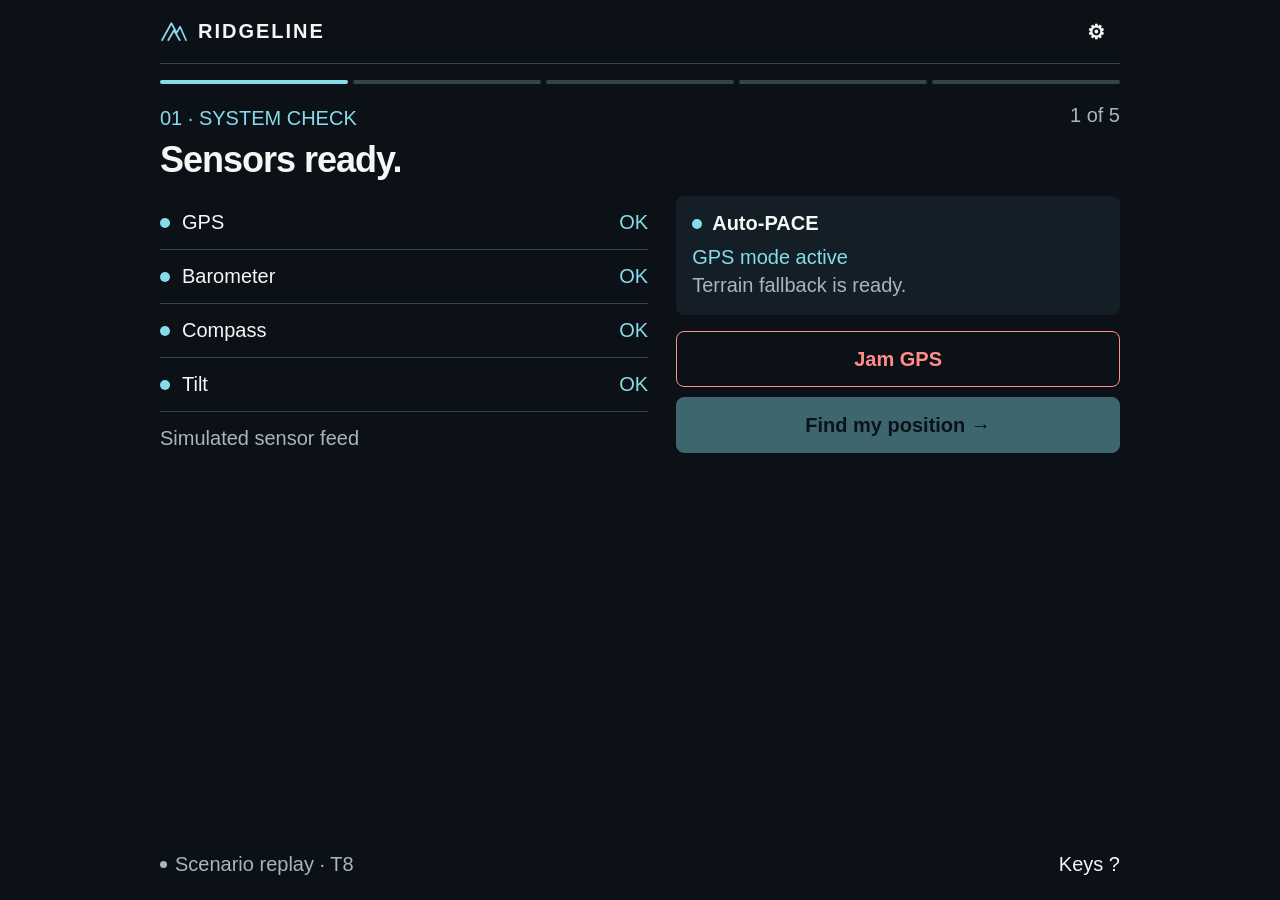
==== mockups/phone_screen/index.html @ f3fecb1b "Add the Nov 7 mockups: phone screen, 3D map, sighting box, sample maps Snapshots of the prototypes b" ====
<!doctype html>
<html lang="en">
<head>
<meta charset="utf-8">
<meta name="viewport" content="width=device-width, initial-scale=1, viewport-fit=cover">
<meta name="theme-color" content="#0b1117">
<title>RIDGELINE · Team 8 field demo</title>
<link rel="icon" href="data:,">
<style>
:root{color-scheme:dark;--bg:#0b1117;--panel:#131e27;--line:#34434c;--text:#f5f7f7;--muted:#a8b6be;--cyan:#86dce9;--yellow:#ffda73;--red:#ff8c89;--radius:8px;font-family:"Noto Sans JP","Segoe UI",sans-serif;font-size:20px}
*{box-sizing:border-box}body{margin:0;background:var(--bg);color:var(--text)}button,input,select,textarea{font:inherit}button,a,input,select,textarea{touch-action:manipulation}button{color:var(--text);background:transparent;border:1px solid var(--line);border-radius:var(--radius);min-height:48px;padding:8px 16px;cursor:pointer;font-weight:600}button:hover{background:#22333c}button:disabled{opacity:.42;cursor:default}button:focus-visible,a:focus-visible,input:focus-visible,select:focus-visible,textarea:focus-visible,summary:focus-visible{outline:3px solid var(--cyan);outline-offset:3px}button.primary{background:var(--cyan);color:#07171b;border-color:var(--cyan)}button.primary:hover{background:#a8eff8}button.yellow{background:var(--yellow);border-color:var(--yellow);color:#211a08}button.danger{border-color:var(--red);color:var(--red)}button.active{border-color:var(--cyan);background:#16343e;color:var(--cyan)}[hidden]{display:none!important}h1,h2,p{margin:0}h1{font-size:32px;line-height:1.12;font-weight:700;letter-spacing:-1px;text-wrap:balance}h2{font-size:24px}p{line-height:1.4}small{font-size:20px}a{color:var(--cyan)}.muted{color:var(--muted)}.cyan{color:var(--cyan)}.yellow-text{color:var(--yellow)}.red{color:var(--red)}.mono{font-family:Consolas,"SFMono-Regular",monospace;font-variant-numeric:tabular-nums;letter-spacing:-.6px}.label{font-size:20px;color:var(--muted)}.frame{max-width:1000px;margin:auto;min-height:100svh;display:flex;flex-direction:column;padding:0 24px}.topbar{height:64px;display:flex;align-items:center;justify-content:space-between;gap:8px;border-bottom:1px solid var(--line)}.brand{font-weight:750;letter-spacing:2px;font-size:20px;display:flex;gap:10px;align-items:center}.brand svg{width:28px;height:28px}.topbar button{border:0;padding:8px;min-width:48px}.stepper{display:flex;gap:5px;margin:16px 0 20px}.stepper span{height:4px;background:var(--line);flex:1;border-radius:2px}.stepper span.done{background:var(--cyan)}.stage{flex:1;display:flex;flex-direction:column;gap:20px}.heading{display:flex;gap:12px;align-items:start;justify-content:space-between}.eyebrow{color:var(--cyan);font-size:20px;margin-bottom:8px}.step-count{font-size:20px;color:var(--muted);white-space:nowrap}.body-grid{display:grid;gap:20px}.main-visual,.side-content{min-width:0}.side-content{display:flex;flex-direction:column;gap:16px}.status-list{margin:0}.sensor-row{display:flex;align-items:center;justify-content:space-between;gap:10px;padding:15px 0;border-bottom:1px solid var(--line)}.sensor-name{display:flex;gap:12px;align-items:center}.sensor-dot{height:10px;width:10px;border-radius:50%;background:var(--cyan);flex-shrink:0}.status-list dd{margin:0;color:var(--cyan)}.status-list dd.off{color:var(--red)}.status-list dd.degraded{color:var(--yellow)}.pace{padding:16px;background:var(--panel);border-radius:var(--radius)}.pace-line{display:flex;align-items:center;gap:10px;font-weight:600;margin-bottom:8px}.pace-dot{width:10px;height:10px;border-radius:50%;background:var(--cyan)}.actions{display:flex;flex-direction:column;gap:10px;margin-top:auto}.row-actions{display:flex;gap:8px}.row-actions>*{flex:1;min-width:0}.notice{min-height:28px;color:var(--cyan);font-size:20px}.footer{display:flex;justify-content:space-between;align-items:center;gap:12px;padding:16px 0;color:var(--muted);font-size:20px}.footer button{padding:0;border:0;font-size:20px;min-height:40px;font-weight:400}.replay{display:flex;align-items:center;gap:8px;color:var(--muted)}.replay:before{content:"";width:7px;height:7px;background:var(--muted);border-radius:50%}.target-name{font-size:32px;color:var(--yellow);letter-spacing:-1px;font-weight:700}.target-meta{display:flex;justify-content:space-between;gap:8px;margin-top:8px;font-size:20px;color:var(--muted)}.sky-wrap{position:relative;background:#111d26;border:1px solid var(--line);border-radius:var(--radius);overflow:hidden;margin-top:12px;touch-action:none}.sky-wrap svg{width:100%;height:230px;display:block;user-select:none}.sky-tag{position:absolute;top:10px;left:12px;color:var(--muted);font-size:20px;pointer-events:none}.sky-note{font-size:20px;margin-top:8px;color:var(--muted)}.aim-values{display:flex;justify-content:space-between;align-items:end;border-bottom:1px solid var(--line);padding-bottom:12px}.aim-values strong{font-size:48px;line-height:1.05;font-weight:600}.aim-values .pitch{font-size:32px}.aim-direction{font-size:24px;color:var(--yellow);font-weight:600}.lock-progress{display:flex;gap:8px}.lock-progress span{height:8px;flex:1;background:var(--line);border-radius:4px}.lock-progress span.done{background:var(--cyan)}.metric-row{display:flex;gap:24px;align-items:end}.metric-row strong{display:block;font-size:48px;line-height:1.1;font-weight:600;white-space:nowrap}.metric-row span{font-size:20px;color:var(--muted)}.navigation-visual{display:flex;flex-direction:column;align-items:center;justify-content:center;min-height:240px;gap:12px;background:var(--panel);border-radius:var(--radius)}.arrow-dial{position:relative;width:204px;height:204px;border-radius:50%;border:1px solid var(--line);display:grid;place-items:center;background:repeating-conic-gradient(from -1deg,#34434c 0deg 1deg,transparent 1deg 30deg);box-shadow:inset 0 0 0 16px var(--panel)}.arrow-dial:before{content:"";position:absolute;inset:22px;background:var(--panel);border-radius:50%}.arrow-dial svg{width:118px;height:144px;position:relative;transform:rotate(var(--turn,0deg));transition:transform .16s ease-out}.turn-label{font-size:24px;color:var(--cyan);font-weight:600;text-align:center}.confidence{display:flex;align-items:center;justify-content:space-between;gap:8px;color:var(--cyan);padding:12px 0;border-top:1px solid var(--line);border-bottom:1px solid var(--line)}.confidence strong{white-space:nowrap}.mode-toggle{display:flex;gap:8px}.mode-toggle button{flex:1;padding:8px}.danger-block{border:1px solid #713c3e;background:#24191e;border-radius:var(--radius);padding:20px}.stop-symbol{width:68px;height:68px;border:3px solid var(--red);border-radius:50%;display:grid;place-items:center;color:var(--red);font-size:48px;margin-bottom:16px}.stay-title{color:var(--red);font-size:44px;line-height:1.12;letter-spacing:-1px}.stay-list{list-style:none;padding:0;margin:0;display:flex;flex-direction:column;gap:16px;counter-reset:stay}.stay-list li{display:flex;align-items:center;gap:12px}.stay-list li:before{counter-increment:stay;content:counter(stay);color:var(--red);border:1px solid #713c3e;border-radius:50%;width:32px;height:32px;display:grid;place-items:center;flex-shrink:0}.report-symbol{color:var(--cyan);width:64px;height:64px;border:1px solid var(--cyan);border-radius:50%;display:grid;place-items:center;font-size:32px}.report-card{background:var(--panel);padding:20px;border-radius:var(--radius)}.coordinates{font-size:30px;line-height:1.3;letter-spacing:-.5px;margin:10px 0 20px}.report-detail{border-top:1px solid var(--line);padding:12px 0;display:flex;justify-content:space-between;gap:12px;flex-wrap:wrap}.report-detail strong{font-weight:500}.settings{position:fixed;inset:0;z-index:10;background:var(--bg);overflow:auto;padding:24px;overscroll-behavior:contain}.settings-inner{max-width:680px;margin:auto;display:flex;flex-direction:column;gap:20px}.settings label{display:flex;flex-direction:column;gap:8px}.settings input,.settings select,.settings textarea{width:100%;color:var(--text);background:var(--panel);border:1px solid var(--line);border-radius:8px;padding:12px}.settings textarea{min-height:180px;font-size:20px}.settings pre{white-space:pre-wrap;word-break:break-word;font-size:20px;color:var(--muted)}.key-grid{display:grid;grid-template-columns:auto 1fr;gap:10px 16px}.key-grid code{color:var(--cyan)}.error{padding:24px;color:var(--red)}.data-note{color:var(--muted);font-size:20px}.source-status{font-size:20px;color:var(--muted)}
@media(min-width:650px){.body-grid{grid-template-columns:minmax(0,1.1fr) minmax(0,1fr);gap:28px;align-items:start}.frame{padding:0 24px}.stage{gap:16px}.sky-wrap svg{height:215px}.heading h1{font-size:36px}.footer{margin-top:auto}.navigation-visual{min-height:260px}.sensor-row{padding:15px 0}}
@media(min-width:650px) and (max-height:560px){.topbar{height:48px}.stepper{margin:10px 0 12px}.stage{gap:12px}.eyebrow{margin-bottom:4px}.heading h1{font-size:28px}.body-grid{gap:24px}.side-content{gap:12px}.sensor-row{padding:12px 0}.sky-wrap svg{height:174px}.sky-note{margin-top:4px}.target-name{font-size:28px}.target-meta{margin-top:4px}.aim-values{padding-bottom:8px}.footer{padding:8px 0}.navigation-visual{min-height:230px}.arrow-dial{width:160px;height:160px}.arrow-dial svg{width:94px;height:112px}.stay-title{font-size:40px}.stop-symbol{float:left;margin:0 16px 0 0}.danger-block{padding:16px}.report-card{padding:16px}.coordinates{margin:8px 0 12px}.report-detail{padding:8px 0}.stage-report .report-symbol{display:none}}
@media(max-width:420px){.frame{padding:0 20px}.topbar{height:56px}.stepper{margin:12px 0 16px}.stage{gap:16px}.sensor-row{padding:14px 0}.footer{padding:12px 0}.body-grid{gap:16px}.sky-wrap svg{height:200px}.sky-note{display:none}.target-meta{font-size:20px}.stage-aim .heading h1{font-size:28px}.stage-aim .eyebrow{margin-bottom:4px}.stage-aim .body-grid{gap:12px}.stage-aim .side-content{gap:10px}.navigation-visual{min-height:245px}.coordinates{font-size:28px}.metric-row{gap:16px}.brand{letter-spacing:1.5px}.step-count{font-size:20px}}
@media(prefers-reduced-motion:reduce){*{transition:none!important;scroll-behavior:auto!important}}
.notice:empty{display:none}.actions button,.mode-toggle button{min-height:56px}.frame{padding-left:max(20px,env(safe-area-inset-left));padding-right:max(20px,env(safe-area-inset-right));padding-bottom:env(safe-area-inset-bottom)}
#main:focus{outline:none}
button.danger.active{background:#3b2528;border-color:var(--red);color:var(--red)}
@media(max-width:420px){.stage-aim .sky-wrap svg{height:150px}.stage-aim .notice{display:none}.stage-aim .side-content{gap:8px}.stage-aim .aim-values{padding-bottom:8px}.stage-aim .target-meta{margin-top:4px}}
@media(max-width:420px){.stage-guide{gap:12px}.stage-guide .heading h1{font-size:28px}.stage-guide .body-grid{gap:12px}.stage-guide .side-content{gap:12px}.stage-guide .navigation-visual{min-height:208px;gap:8px}.stage-guide .arrow-dial{width:168px;height:168px}.stage-guide .arrow-dial svg{width:100px;height:124px}.stage-stay .stop-symbol{float:right;width:48px;height:48px;font-size:32px;margin:0 0 0 8px}.stage-stay .danger-block{padding:16px}.stage-stay .side-content{gap:12px}.stage-report .side-content{gap:12px}.stage-report .report-card{padding:16px}.stage-report .report-detail{padding:10px 0}.stage-report .coordinates{margin:8px 0 12px}}
.navigation-note{display:none}
@media(min-width:650px) and (max-height:560px){.stage-guide+.footer{padding:0}}
@media(max-width:420px){.footer{padding-top:8px;padding-bottom:8px}}
@media(min-width:650px) and (max-height:560px){.stage-guide .side-content,.stage-aim .side-content{gap:6px}.stage-guide .confidence{padding:4px 0}.stage-guide .side-content>.data-note{display:none}.stage-guide .navigation-note{display:block}.stage-aim .notice,.stage-aim .sky-note,.stage-aim .lock-progress{display:none}.stage-aim .aim-values>div{display:flex;align-items:baseline;gap:8px}.stage-aim .target-meta{margin-top:0}.stage-stay .stop-symbol{float:right;width:48px;height:48px;font-size:32px;margin:0 0 0 8px}.stage-report .report-detail{padding:6px 0}.stage-report .coordinates{font-size:28px;line-height:1.2;margin:8px 0}}
</style>
</head>
<body>
<div class="frame" id="frame">
  <header class="topbar"><div class="brand"><svg viewBox="0 0 32 32" aria-hidden="true"><path d="M2 26 13 6 19 17 23 10 30 26M9 26l7-12 7 12" fill="none" stroke="#86dce9" stroke-width="2" stroke-linejoin="round"/></svg>RIDGELINE</div><button id="settings-open" aria-label="Settings">⚙</button></header>
  <nav class="stepper" aria-label="Five-step demo"><span></span><span></span><span></span><span></span><span></span></nav>
  <main id="main"><p class="muted">Loading terrain…</p></main>
  <footer class="footer"><span class="replay">Scenario replay · T8</span><button id="help-open">Keys ?</button></footer>
</div>
<section class="settings" id="settings" role="dialog" aria-modal="true" aria-labelledby="settings-title" hidden>
 <div class="settings-inner">
  <div class="heading"><h1 id="settings-title">Input & settings</h1><button id="settings-close" aria-label="Close settings">Close</button></div>
  <label>Orientation input<select id="input-source"><option value="keyboard">Keyboard & drag</option><option value="device">Phone sensor</option><option value="box">Box JSON</option></select></label>
  <p class="source-status" id="source-status">Keyboard input is simulated.</p>
  <button id="sensor-enable">Enable phone sensor</button>
  <label>Magnetic declination east °<input id="declination" type="number" min="-180" max="180" step="0.1" value="0"></label>
  <p class="data-note">0° is a placeholder. NOAA value unverified.</p>
  <button id="calibrate">Calibrate to current demo target</button>
  <p class="data-note">For relative phone input only. Point at the known wall marker first. Calibration is for this room.</p>
  <details><summary>Box input</summary><label>Orientation JSON<textarea id="box-json" spellcheck="false">{"heading_deg":144,"elevation_deg":15,"north_reference":"true","timestamp":"2026-11-08T00:00:00Z"}</textarea></label><button id="box-apply">Apply JSON</button><p id="box-result" role="status"></p></details>
  <details id="keys-detail"><summary>Keyboard controls</summary><div class="key-grid"><code>J</code><span>Jam or restore GPS</span><code>Enter</code><span>Continue or Lock</span><code>← →</code><span>Turn 2°</span><code>↑ ↓</code><span>Tilt 1°</span><code>Shift</code><span>Fine adjustment</span><code>N</code><span>Choose another peak</span><code>I</code><span>Toggle injury</span><code>R</code><span>Restore demo radio</span><code>B</code><span>Return to previous step</span><code>Esc</code><span>Close settings</span></div></details>
  <details><summary>Recorded observations</summary><pre id="observations">No locks yet.</pre></details>
  <p class="data-note">Scenario replay. Locks record your aim, then advance precomputed estimates. This prototype does not locate you or transmit a report.</p>
  <button id="reset-demo" class="danger">Reset demo</button>
 </div>
</section>
<script>
'use strict';
const $=id=>document.getElementById(id);
const wrap=d=>((d%360)+360)%360;
const delta=(a,b)=>((a-b+540)%360)-180;
const rad=d=>d*Math.PI/180;
const deg=r=>r*180/Math.PI;
const fmtAngle=n=>String(Math.round(wrap(n))%360).padStart(3,'0')+'°';
const fmtDist=n=>n>=1000?(n/1000).toFixed(2)+' km':Math.round(n)+' m';
const finite=n=>typeof n==='number'&&Number.isFinite(n);
let data, screen='sensors',jammed=false,injured=false,radio=false,locks=[],skip=0,heading=130,elevation=15,source='keyboard',declination=0,rawSample=null,offset=0,calibrated=false,lastSensor=0,sensorListening=false,fixTime=null,reportTime=null,notice='',renderPending=false,returnFocus=null;
const finalStage=()=>data.stages.find(s=>s.id==='lock_3')||data.stages.at(-1);
const currentStage=()=>data.stages.find(s=>s.id===(locks.length?'lock_'+Math.min(locks.length,3):'barometer'))||data.stages[0];
function targets(){return data.target_order.filter(id=>!locks.some(o=>o.peak_id===id));}
function targetId(){const t=targets();return t.length?t[skip%t.length]:data.target_order[0];}
function target(){return panoramaStage().peaks.find(p=>p.id===targetId());}
function panoramaStage(){const stage=currentStage();const t=stage.peaks.find(p=>p.id===targetId());return t?.visible?stage:finalStage();}
function usable(){return source==='keyboard'||(rawSample&&Date.now()-lastSensor<4000&&(rawSample.north_reference!=='relative'||calibrated));}
function aligned(){const t=target();return usable()&&Math.abs(delta(t.bearing_deg,heading))<=4&&Math.abs(t.elevation_deg-elevation)<=4;}
function sourceText(){if(source==='keyboard')return 'Keyboard input is simulated.';if(!rawSample||Date.now()-lastSensor>=4000)return source==='box'?'Waiting for a fresh box sample.':'Waiting for phone orientation.';if(rawSample.north_reference==='relative'&&!calibrated)return 'Relative orientation. Calibrate to a wall marker.';return rawSample.north_reference==='magnetic'?'Magnetic input. Declination unverified.':'Orientation received. Device accuracy unverified.';}
function header(eyebrow,title,step){return `<div class="heading"><div><p class="eyebrow">${eyebrow}</p><h1>${title}</h1></div><span class="step-count">${step} of 5</span></div>`;}
function announce(msg){notice=msg;const el=$('notice');if(el)el.textContent=msg;}
function navigate(next){screen=next;notice='';render();$('main').focus({preventScroll:true});}
function render(){if(!data)return;const num={sensors:1,aim:2,guide:3,stay:4,report:5}[screen];document.querySelectorAll('.stepper span').forEach((el,i)=>el.classList.toggle('done',i<num));$('main').className='stage stage-'+screen;$('main').tabIndex=-1;
 if(screen==='sensors'){
  const compass=source==='keyboard'?'OK':usable()?'Degraded':'Off';
  $('main').innerHTML=header('01 · SYSTEM CHECK','Sensors ready.',1)+`<div class="body-grid"><div class="main-visual"><dl class="status-list"><div class="sensor-row"><dt class="sensor-name"><span class="sensor-dot"></span>GPS</dt><dd class="${jammed?'off':''}">${jammed?'Off':'OK'}</dd></div><div class="sensor-row"><dt class="sensor-name"><span class="sensor-dot"></span>Barometer</dt><dd>OK</dd></div><div class="sensor-row"><dt class="sensor-name"><span class="sensor-dot"></span>Compass</dt><dd class="${compass==='OK'?'':compass==='Off'?'off':'degraded'}">${compass}</dd></div><div class="sensor-row"><dt class="sensor-name"><span class="sensor-dot"></span>Tilt</dt><dd class="${compass==='OK'?'':compass==='Off'?'off':'degraded'}">${compass}</dd></div></dl><p class="data-note" style="margin-top:12px">${source==='keyboard'?'Simulated sensor feed':sourceText()}</p></div><div class="side-content"><div class="pace"><div class="pace-line"><span class="pace-dot"></span>Auto-PACE</div><p class="${jammed?'yellow-text':'cyan'}">${jammed?'Terrain mode active':'GPS mode active'}</p><p class="muted">${jammed?'Use altitude and visible peaks.':'Terrain fallback is ready.'}</p></div><div class="actions"><button id="jam" class="${jammed?'':'danger'}">${jammed?'Restore GPS':'Jam GPS'}</button><button id="start" class="primary" ${jammed?'':'disabled'}>Find my position →</button></div><p id="notice" class="notice" role="status">${notice}</p></div></div>`;
  $('jam').onclick=toggleGPS;$('start').onclick=()=>{locks=[];skip=0;fixTime=null;navigate('aim');};
 }else if(screen==='aim'){
  const t=target();const ref=panoramaStage()!==currentStage();
  $('main').innerHTML=header('02 · TERRAIN FIX','Point at the peak.',2)+`<div class="body-grid"><div class="main-visual"><div class="target-name">${t.name}</div><div class="target-meta"><span>${fmtAngle(t.bearing_deg)} true</span><span>${t.elevation_deg.toFixed(1)}° up</span></div><div class="sky-wrap" id="sky-wrap"><span class="sky-tag">${ref?'Demo reference view':'Estimated skyline'}</span><svg id="sky" viewBox="0 0 600 300" role="img" aria-label="Terrain skyline and central aiming reticle"></svg></div><p class="sky-note">${ref?'Position still broad. Reference view shown.':'Tile-limited terrain. Distant peaks omitted.'}</p></div><div class="side-content"><div class="aim-values"><div><p class="label">Heading</p><strong class="mono" id="heading-value"></strong></div><div><p class="label">Tilt</p><strong class="mono pitch" id="pitch-value"></strong></div></div><p class="aim-direction" id="aim-direction"></p><div><div class="target-meta"><span id="lock-count">${locks.length} of 3 locked</span><span class="cyan">${fmtDist(currentStage().confidence_radius_m)}</span></div><div class="lock-progress" style="margin-top:10px"><span class="${locks.length>0?'done':''}"></span><span class="${locks.length>1?'done':''}"></span><span></span></div></div><div class="actions"><button id="lock" class="yellow">Lock peak</button><button id="skip">I can't see it</button></div><p id="notice" class="notice" role="status">${notice||'← → turn · ↑ ↓ tilt'}</p></div></div>`;
  $('lock').onclick=lock;$('skip').onclick=skipTarget;bindDrag();drawOrientation();
 }else if(screen==='guide'){
  const route=data.routes.healthy;
  $('main').innerHTML=header('03 · ROUTE GUIDANCE','Follow the route.',3)+`<div class="body-grid"><div class="main-visual navigation-visual"><div class="arrow-dial" id="arrow-dial"><svg viewBox="0 0 120 144" role="img" aria-label="Arrow toward next route waypoint"><path d="M60 5 112 71 77 62 77 136 43 136 43 62 8 71Z" fill="#86dce9" stroke="#86dce9" stroke-linejoin="round" stroke-width="5"/></svg></div><p class="turn-label" id="turn-label"></p><p class="data-note navigation-note">Terrain-only demo route</p></div><div class="side-content"><div class="metric-row"><div><span>Next point</span><strong class="mono" id="next-distance"></strong></div><div><span>Total time</span><strong class="mono">${Math.round(route.time_s/60)}<span> min</span></strong></div></div><p class="muted">${fmtDist(route.length_m)} to rendezvous</p><div class="confidence"><span>Model 95% radius</span><strong class="mono">${Math.round(finalStage().confidence_radius_m)} m</strong></div><p class="data-note">Terrain-only demo route</p><div class="actions"><div class="mode-toggle"><button class="active" id="healthy">Able · 30°</button><button id="injury">Injured · 18°</button></div><button id="restore-radio" class="primary">Restore radio →</button></div></div></div>`;
  $('healthy').onclick=()=>announce('30° model limit selected.');$('injury').onclick=()=>setInjury(true);$('restore-radio').onclick=restoreRadio;drawOrientation();
 }else if(screen==='stay'){
  $('main').innerHTML=header('04 · MOVEMENT PAUSED','No route at 18°.',4)+`<div class="body-grid"><div class="main-visual danger-block"><div class="stop-symbol" aria-hidden="true">!</div><h2 class="stay-title">Stay.<br>Signal.<br>Wait.</h2><p class="muted" style="margin-top:16px">Selected limit exceeded.</p></div><div class="side-content"><ol class="stay-list"><li>Stay at your current position.</li><li>Make your signal visible.</li><li>Wait for contact.</li></ol><div class="actions"><div class="mode-toggle"><button id="healthy">Able · 30°</button><button id="injury" class="danger active">Injured · 18°</button></div><button id="restore-radio" class="primary">Restore radio →</button></div></div></div>`;
  $('healthy').onclick=()=>setInjury(false);$('injury').onclick=()=>{};$('restore-radio').onclick=restoreRadio;
 }else if(screen==='report'){
  const pos=finalStage().estimate;
  $('main').innerHTML=header('05 · CONTACT RESTORED','Ready to report.',5)+`<div class="body-grid"><div class="main-visual report-card"><p class="cyan">Position estimate</p><div class="coordinates mono">${Math.abs(pos.lat).toFixed(5)}° ${pos.lat>=0?'N':'S'}<br>${Math.abs(pos.lon).toFixed(5)}° ${pos.lon>=0?'E':'W'}</div><div class="report-detail"><span class="muted">Model 95% radius</span><strong class="cyan mono">${Math.round(finalStage().confidence_radius_m)} m</strong></div><div class="report-detail"><span class="muted">Fix time UTC</span><strong class="mono">${fixTime?new Date(fixTime).toISOString().slice(11,19):'Unavailable'}</strong></div><div class="report-detail"><span class="muted">Movement</span><strong class="${injured?'red':'cyan'}">${injured?'Holding position':'Able · 30°'}</strong></div></div><div class="side-content"><p class="muted">Preview only. Nothing sent.</p><p class="data-note">Synthetic position. Uncalibrated model uncertainty.</p><div class="actions"><button id="report-copy" class="primary">Copy demo report</button><button id="back-guide">Back to guidance</button></div><p id="notice" class="notice" role="status">${notice}</p></div></div>`;
  $('report-copy').onclick=copyReport;$('back-guide').onclick=()=>navigate(injured?'stay':'guide');
 }
 $('source-status').textContent=sourceText();$('observations').textContent=locks.length?JSON.stringify(locks,null,2):'No locks yet.';
}
function toggleGPS(){jammed=!jammed;if(screen==='sensors')render();else announce(jammed?'GPS off. Terrain mode active.':'GPS restored in demo. Terrain replay retained.');}
function skipTarget(){if(screen!=='aim')return;skip++;announce('Choose another visible peak.');render();}
function lock(){if(screen!=='aim'||!aligned())return;const t=target();const observation={peak_id:t.id,peak_name:t.name,bearing_true_deg:Number(heading.toFixed(3)),elevation_deg:Number(elevation.toFixed(3)),timestamp:new Date().toISOString()};locks.push(observation);window.dispatchEvent(new CustomEvent('phone-observation',{detail:{...observation}}));skip=0;if(locks.length>=3){fixTime=observation.timestamp;navigate(injured?'stay':'guide');}else{notice='Peak locked. Aim at the next one.';render();}}
function setInjury(value){if(locks.length<3)return;injured=value;navigate(injured?'stay':'guide');}
function restoreRadio(){if(locks.length<3)return;radio=true;reportTime=new Date().toISOString();navigate('report');}
function report(){return{demo:true,transmitted:false,position:finalStage().estimate,confidence_radius_m:finalStage().confidence_radius_m,confidence:'uncalibrated model 95 percent',fix_timestamp:fixTime,report_timestamp:reportTime,movement:injured?'stay_signal_wait':'able',slope_limit_deg:injured?18:30,observations:locks.map(x=>({...x}))};}
async function copyReport(){try{await navigator.clipboard.writeText(JSON.stringify(report(),null,2));announce('Demo report copied. Not transmitted.');}catch{announce('Clipboard unavailable. Report is visible here.');}}
function bearing(a,b){const x=Math.sin(rad(b.lon-a.lon))*Math.cos(rad(b.lat));const y=Math.cos(rad(a.lat))*Math.sin(rad(b.lat))-Math.sin(rad(a.lat))*Math.cos(rad(b.lat))*Math.cos(rad(b.lon-a.lon));return wrap(deg(Math.atan2(x,y)));}
function distance(a,b){const dlat=rad(b.lat-a.lat),dlon=rad(b.lon-a.lon);const h=Math.sin(dlat/2)**2+Math.cos(rad(a.lat))*Math.cos(rad(b.lat))*Math.sin(dlon/2)**2;return 6371000*2*Math.atan2(Math.sqrt(h),Math.sqrt(Math.max(0,1-h)));}
function nextWaypoint(){const pts=data.routes.healthy.points;const origin=finalStage().estimate;return pts.find(p=>distance(origin,p)>=80)||pts.at(-1);}
function drawOrientation(){
 if(screen==='aim'){
  const t=target(),err=delta(t.bearing_deg,heading),tilt=t.elevation_deg-elevation;
  $('heading-value').textContent=fmtAngle(heading);$('pitch-value').textContent=elevation.toFixed(0)+'°';
  $('aim-direction').textContent=!usable()?'Waiting for calibrated input':Math.abs(err)>4?`Turn ${err>0?'right':'left'} ${Math.round(Math.abs(err))}°`:Math.abs(tilt)>4?`Tilt ${tilt>0?'up':'down'} ${Math.round(Math.abs(tilt))}°`:'Aligned. Lock this peak.';
  $('lock').disabled=!aligned();
  const stage=panoramaStage(),sky=stage.skyline_deg;const center=150,scale=5;let path='M 0 300';
  for(let x=0;x<=600;x+=2){const b=wrap(heading+(x-300)/scale),i=Math.floor(b),f=b-i;const angle=sky[i]*(1-f)+sky[(i+1)%360]*f;const y=Math.max(-400,Math.min(500,center-(angle-elevation)*scale));path+=` L ${x} ${y.toFixed(1)}`;}path+=' L 600 300 Z';
  const tx=300+err*scale,ty=center-(t.elevation_deg-elevation)*scale;
  let ticks='';for(let b=-180;b<=540;b+=10){const dx=delta(b,heading);if(Math.abs(dx)<=60&&b>=0&&b<360){const x=300+dx*scale;ticks+=`<path d="M${x} 271v${b%30===0?13:7}" stroke="#738894"/><text x="${x}" y="296" text-anchor="middle" fill="#a8b6be" font-size="38" font-family="Consolas,monospace">${b%30===0?fmtAngle(b):''}</text>`;}}
  const marker=Math.abs(err)<63?`<path d="M ${tx} ${ty-10} l -8 -14 h16 Z" fill="#ffda73"/><circle cx="${tx}" cy="${ty}" r="12" fill="none" stroke="#ffda73" stroke-width="2"/>`:'';
  $('sky').innerHTML=`<path d="M0 150H600" stroke="#253844" stroke-dasharray="5 8"/><path d="${path}" fill="#35464d" stroke="#8b9ea4" stroke-width="2"/>${marker}<path d="M300 104v30 M300 166v30 M254 150h30 M316 150h30" stroke="${aligned()?'#ffda73':'#f5f7f7'}" stroke-width="3"/><circle cx="300" cy="150" r="3" fill="#f5f7f7"/><path d="M0 269H600" stroke="#34434c"/>${ticks}`;
 }else if(screen==='guide'){
  const pos=finalStage().estimate,next=nextWaypoint(),turn=delta(bearing(pos,next),heading);$('arrow-dial').style.setProperty('--turn',turn+'deg');$('arrow-dial').hidden=!usable();$('turn-label').textContent=!usable()?'Orientation unavailable':Math.abs(turn)<=8?'Ahead':`Turn ${turn>0?'right':'left'} ${Math.round(Math.abs(turn))}°`;$('next-distance').textContent=Math.round(distance(pos,next))+' m';
 }
}
function scheduleDraw(){if(renderPending)return;renderPending=true;requestAnimationFrame(()=>{renderPending=false;drawOrientation();});}
function setSource(next){if(!['keyboard','device','box'].includes(next))throw new Error('Unknown input source');source=next;rawSample=null;lastSensor=0;calibrated=false;offset=0;$('input-source').value=source;$('source-status').textContent=sourceText();if(data)render();}
function ingest(sample,from){if(from!==source)return false;if(!sample||!finite(sample.heading_deg)||sample.heading_deg<0||sample.heading_deg>=360||!finite(sample.elevation_deg)||Math.abs(sample.elevation_deg)>90||!['true','magnetic','relative'].includes(sample.north_reference)||typeof sample.timestamp!=='string')throw new Error('Use heading 0 to <360, tilt -90 to 90, north reference and ISO timestamp.');const stamp=Date.parse(sample.timestamp);if(!Number.isFinite(stamp)||Date.now()-stamp>4000||stamp-Date.now()>1000)throw new Error('Sample is stale. Use a current ISO timestamp.');rawSample={...sample};lastSensor=stamp;applySample();return true;}
function applySample(){if(!rawSample)return;heading=wrap(rawSample.heading_deg+(rawSample.north_reference==='magnetic'?declination:rawSample.north_reference==='relative'?offset:0));elevation=rawSample.elevation_deg;$('source-status').textContent=sourceText();scheduleDraw();}
function deviceSample(e){if(source!=='device'||![e.alpha,e.beta,e.gamma].every(finite))return;const a=rad(e.alpha),b=rad(e.beta),g=rad(e.gamma);const x=-Math.cos(a)*Math.sin(g)-Math.sin(a)*Math.sin(b)*Math.cos(g),y=-Math.sin(a)*Math.sin(g)+Math.cos(a)*Math.sin(b)*Math.cos(g),z=-Math.cos(b)*Math.cos(g);if(Math.hypot(x,y)<0.08)return;let h=wrap(deg(Math.atan2(x,y))),north=e.absolute?'true':'relative';if(finite(e.webkitCompassHeading)){h=wrap(h+e.webkitCompassHeading-wrap(360-e.alpha));north='magnetic';}try{ingest({heading_deg:h,elevation_deg:deg(Math.asin(Math.max(-1,Math.min(1,z)))),north_reference:north,timestamp:new Date().toISOString()},'device');}catch(error){$('source-status').textContent=error.message;}}
async function enableSensor(){setSource('device');try{if(!window.isSecureContext)throw new Error('Phone sensors need HTTPS. Use keyboard input here.');if(!window.DeviceOrientationEvent)throw new Error('Phone orientation is unavailable. Use keyboard input.');if(typeof DeviceOrientationEvent.requestPermission==='function'){const permission=await DeviceOrientationEvent.requestPermission(true);if(permission!=='granted')throw new Error('Sensor permission denied. Use keyboard input.');}if(!sensorListening){window.addEventListener('deviceorientation',deviceSample);window.addEventListener('deviceorientationabsolute',deviceSample);sensorListening=true;}$('source-status').textContent='Waiting for phone orientation. Point the back camera forward.';}catch(error){$('source-status').textContent=error.message;}}
window.PhoneOrientation=Object.freeze({setSource,ingestBox:sample=>ingest(sample,'box'),getObservations:()=>locks.map(x=>({...x}))});
function bindDrag(){const el=$('sky-wrap');let drag=null;el.onpointerdown=e=>{if(source!=='keyboard')return;drag={x:e.clientX,y:e.clientY,h:heading,p:elevation};el.setPointerCapture(e.pointerId);};el.onpointermove=e=>{if(!drag)return;heading=wrap(drag.h-(e.clientX-drag.x)*120/el.clientWidth);elevation=Math.max(-80,Math.min(80,drag.p+(e.clientY-drag.y)*.15));scheduleDraw();};el.onpointerup=()=>drag=null;el.onpointercancel=()=>drag=null;}
function openSettings(help=false){returnFocus=document.activeElement;$('settings').hidden=false;$('keys-detail').open=help;$('settings-close').focus();}
function closeSettings(){$('settings').hidden=true;(returnFocus?.isConnected?returnFocus:$('settings-open')).focus();}
$('settings-open').onclick=()=>openSettings();$('help-open').onclick=()=>openSettings(true);$('settings-close').onclick=closeSettings;
$('input-source').onchange=e=>setSource(e.target.value);$('sensor-enable').onclick=enableSensor;
$('declination').onchange=e=>{const n=Number(e.target.value);if(!finite(n)||Math.abs(n)>180){e.target.value=declination;return;}declination=n;applySample();};
$('calibrate').onclick=()=>{if(source!=='device'||!rawSample||rawSample.north_reference!=='relative'){$('source-status').textContent='Calibration needs a relative phone sample.';return;}offset=delta(target().bearing_deg,rawSample.heading_deg);calibrated=true;applySample();};
$('box-apply').onclick=()=>{try{if(source!=='box')setSource('box');ingest(JSON.parse($('box-json').value),'box');$('box-result').textContent='Box sample applied.';}catch(error){$('box-result').textContent=error.message;}};
$('reset-demo').onclick=()=>{screen='sensors';jammed=false;injured=false;radio=false;locks=[];skip=0;heading=130;elevation=15;fixTime=null;reportTime=null;notice='';setSource('keyboard');closeSettings();render();};
window.addEventListener('keydown',e=>{if(!$('settings').hidden){if(e.key==='Escape'){e.preventDefault();closeSettings();}if(e.key==='Tab'){const f=[...$('settings').querySelectorAll('button,input,select,textarea,summary')].filter(x=>x.getClientRects().length&&!x.disabled);if(e.shiftKey&&document.activeElement===f[0]){e.preventDefault();f.at(-1).focus();}else if(!e.shiftKey&&document.activeElement===f.at(-1)){e.preventDefault();f[0].focus();}}return;}if(!data||e.ctrlKey||e.metaKey||e.altKey)return;if(['INPUT','TEXTAREA','SELECT'].includes(e.target.tagName))return;const k=e.key.toLowerCase();if(k==='?'||k==='s'){e.preventDefault();openSettings(k==='?');return;}if(k.startsWith('arrow')&&source==='keyboard'){e.preventDefault();const fine=e.shiftKey?.25:1;if(k==='arrowright')heading=wrap(heading+2*fine);if(k==='arrowleft')heading=wrap(heading-2*fine);if(k==='arrowup')elevation=Math.min(80,elevation+fine);if(k==='arrowdown')elevation=Math.max(-80,elevation-fine);scheduleDraw();return;}if(k==='j'){e.preventDefault();toggleGPS();}if(k==='n'){e.preventDefault();skipTarget();}if(k==='i'){e.preventDefault();setInjury(!injured);}if(k==='r'){e.preventDefault();restoreRadio();}if(k==='b'){e.preventDefault();navigate(screen==='report'?(injured?'stay':'guide'):'sensors');}if(k==='enter'&&e.target.tagName!=='BUTTON'){e.preventDefault();if(screen==='sensors'&&jammed)navigate('aim');else if(screen==='aim')lock();}});
setInterval(()=>{if(source!=='keyboard'&&data){if(screen==='sensors')render();else drawOrientation();$('source-status').textContent=sourceText();}},1000);
fetch('./phone_state.json',{cache:'no-store'}).then(r=>{if(!r.ok)throw new Error('Cannot load phone_state.json.');return r.json();}).then(json=>{if(json.schema_version!==1||!json.stages?.length||!json.routes?.healthy?.available)throw new Error('Terrain state is incomplete. Regenerate phone_state.json.');data=json;declination=data.settings.declination_deg;render();}).catch(error=>{$('main').className='error';$('main').textContent=error.message+' Run the exporter and serve this folder over HTTP.';console.error(error);});
</script>
</body>
</html>
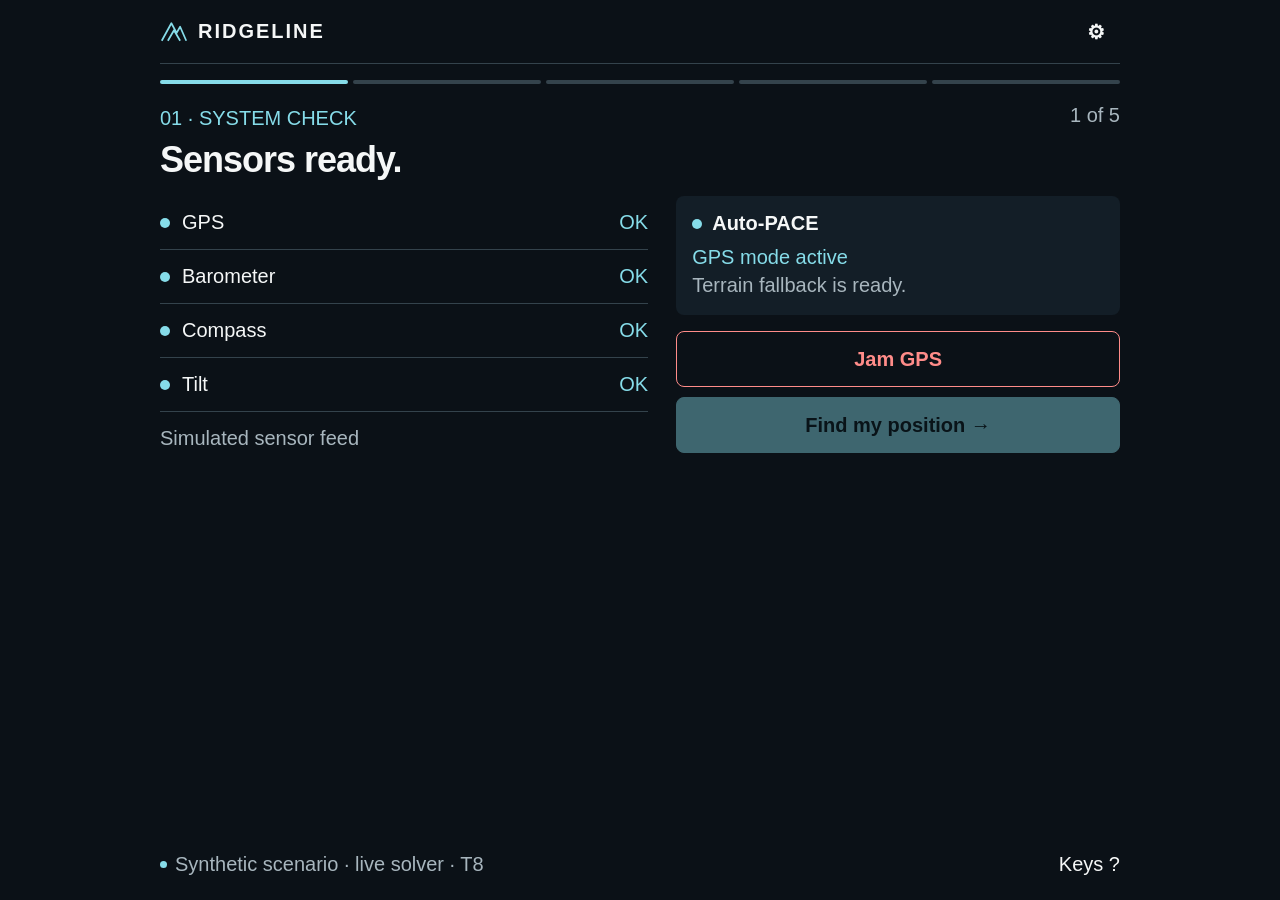
==== commit 574177d9: "Phone: run the live solver on every Lock, deviceorientation only When ../../shared/solver.js and the" ====
--- a/mockups/phone_screen/index.html
+++ b/mockups/phone_screen/index.html
@@ -16,6 +16,7 @@
 .notice:empty{display:none}.actions button,.mode-toggle button{min-height:56px}.frame{padding-left:max(20px,env(safe-area-inset-left));padding-right:max(20px,env(safe-area-inset-right));padding-bottom:env(safe-area-inset-bottom)}
 #main:focus{outline:none}
 button.danger.active{background:#3b2528;border-color:var(--red);color:var(--red)}
+.fix-line{font-size:24px;font-weight:600;color:var(--cyan)}.fix-line.unknown{color:var(--muted);font-weight:400;font-size:20px}.wrong-box{border:1px solid #713c3e;background:#24191e;border-radius:var(--radius);padding:12px 14px;display:flex;flex-direction:column;gap:4px}.wrong-box strong{color:var(--red)}.meter{display:flex;justify-content:space-between;gap:8px;font-size:20px;color:var(--muted)}.meter strong{font-weight:600;color:var(--text)}.meter strong.enough{color:var(--cyan)}.meter strong.more{color:var(--yellow)}.meter strong.red{color:var(--red)}.lock-progress span.enough{background:var(--cyan)}.lock-progress span.bad{background:var(--red)}.settings .check{flex-direction:row;align-items:center;gap:12px}.settings .check input{width:28px;height:28px}.replay.live:before{background:var(--cyan)}
 @media(max-width:420px){.stage-aim .sky-wrap svg{height:150px}.stage-aim .notice{display:none}.stage-aim .side-content{gap:8px}.stage-aim .aim-values{padding-bottom:8px}.stage-aim .target-meta{margin-top:4px}}
 @media(max-width:420px){.stage-guide{gap:12px}.stage-guide .heading h1{font-size:28px}.stage-guide .body-grid{gap:12px}.stage-guide .side-content{gap:12px}.stage-guide .navigation-visual{min-height:208px;gap:8px}.stage-guide .arrow-dial{width:168px;height:168px}.stage-guide .arrow-dial svg{width:100px;height:124px}.stage-stay .stop-symbol{float:right;width:48px;height:48px;font-size:32px;margin:0 0 0 8px}.stage-stay .danger-block{padding:16px}.stage-stay .side-content{gap:12px}.stage-report .side-content{gap:12px}.stage-report .report-card{padding:16px}.stage-report .report-detail{padding:10px 0}.stage-report .coordinates{margin:8px 0 12px}}
 .navigation-note{display:none}
@@ -29,7 +30,7 @@
   <header class="topbar"><div class="brand"><svg viewBox="0 0 32 32" aria-hidden="true"><path d="M2 26 13 6 19 17 23 10 30 26M9 26l7-12 7 12" fill="none" stroke="#86dce9" stroke-width="2" stroke-linejoin="round"/></svg>RIDGELINE</div><button id="settings-open" aria-label="Settings">⚙</button></header>
   <nav class="stepper" aria-label="Five-step demo"><span></span><span></span><span></span><span></span><span></span></nav>
   <main id="main"><p class="muted">Loading terrain…</p></main>
-  <footer class="footer"><span class="replay">Scenario replay · T8</span><button id="help-open">Keys ?</button></footer>
+  <footer class="footer"><span class="replay" id="footer-mode">Scenario replay · T8</span><button id="help-open">Keys ?</button></footer>
 </div>
 <section class="settings" id="settings" role="dialog" aria-modal="true" aria-labelledby="settings-title" hidden>
  <div class="settings-inner">
@@ -37,14 +38,24 @@
   <label>Orientation input<select id="input-source"><option value="keyboard">Keyboard & drag</option><option value="device">Phone sensor</option><option value="box">Box JSON</option></select></label>
   <p class="source-status" id="source-status">Keyboard input is simulated.</p>
   <button id="sensor-enable">Enable phone sensor</button>
+  <p class="data-note" id="live-status">Live solver loading…</p>
+  <details id="live-settings" open hidden><summary>Live solver</summary>
+   <label>Barometric altitude m<input id="baro-alt" type="number" step="1"></label>
+   <label>Altitude band ± m<input id="baro-band" type="number" min="5" max="500" step="1" value="30"></label>
+   <label class="check"><input id="use-tilt" type="checkbox" checked>Use tilt in the fix</label>
+   <label>Heading noise sigma °<input id="sigma-az" type="number" min="0.5" max="20" step="0.5" value="3"></label>
+   <label>Tilt noise sigma °<input id="sigma-el" type="number" min="0.2" max="20" step="0.1" value="1.5"></label>
+   <p class="data-note">The barometer value is a synthetic reading for the demo spot. Turn tilt off when the peak photos hang at eye level.</p>
+   <p class="data-note" id="link-status">Viewer link: nothing sent yet.</p>
+  </details>
   <label>Magnetic declination east °<input id="declination" type="number" min="-180" max="180" step="0.1" value="0"></label>
   <p class="data-note">0° is a placeholder. NOAA value unverified.</p>
   <button id="calibrate">Calibrate to current demo target</button>
   <p class="data-note">For relative phone input only. Point at the known wall marker first. Calibration is for this room.</p>
   <details><summary>Box input</summary><label>Orientation JSON<textarea id="box-json" spellcheck="false">{"heading_deg":144,"elevation_deg":15,"north_reference":"true","timestamp":"2026-11-08T00:00:00Z"}</textarea></label><button id="box-apply">Apply JSON</button><p id="box-result" role="status"></p></details>
-  <details id="keys-detail"><summary>Keyboard controls</summary><div class="key-grid"><code>J</code><span>Jam or restore GPS</span><code>Enter</code><span>Continue or Lock</span><code>← →</code><span>Turn 2°</span><code>↑ ↓</code><span>Tilt 1°</span><code>Shift</code><span>Fine adjustment</span><code>N</code><span>Choose another peak</span><code>I</code><span>Toggle injury</span><code>R</code><span>Restore demo radio</span><code>B</code><span>Return to previous step</span><code>Esc</code><span>Close settings</span></div></details>
+  <details id="keys-detail"><summary>Keyboard controls</summary><div class="key-grid"><code>J</code><span>Jam or restore GPS</span><code>Enter</code><span>Continue, Lock, or use the fix</span><code>← →</code><span>Turn 2°</span><code>↑ ↓</code><span>Tilt 1°</span><code>Shift</code><span>Fine adjustment</span><code>N</code><span>Choose another peak</span><code>Backspace</code><span>Undo the last lock (live solver)</span><code>I</code><span>Toggle injury</span><code>R</code><span>Restore demo radio</span><code>B</code><span>Return to previous step</span><code>Esc</code><span>Close settings</span></div></details>
   <details><summary>Recorded observations</summary><pre id="observations">No locks yet.</pre></details>
-  <p class="data-note">Scenario replay. Locks record your aim, then advance precomputed estimates. This prototype does not locate you or transmit a report.</p>
+  <p class="data-note" id="mode-note">Scenario replay. Locks record your aim, then advance precomputed estimates. This prototype does not locate you or transmit a report.</p>
   <button id="reset-demo" class="danger">Reset demo</button>
  </div>
 </section>
@@ -58,14 +69,14 @@
 const fmtAngle=n=>String(Math.round(wrap(n))%360).padStart(3,'0')+'°';
 const fmtDist=n=>n>=1000?(n/1000).toFixed(2)+' km':Math.round(n)+' m';
 const finite=n=>typeof n==='number'&&Number.isFinite(n);
-let data, screen='sensors',jammed=false,injured=false,radio=false,locks=[],skip=0,heading=130,elevation=15,source='keyboard',declination=0,rawSample=null,offset=0,calibrated=false,lastSensor=0,sensorListening=false,fixTime=null,reportTime=null,notice='',renderPending=false,returnFocus=null;
+let data, screen='sensors',jammed=false,injured=false,radio=false,locks=[],skip=0,heading=130,elevation=15,source='keyboard',declination=0,rawSample=null,offset=0,calibrated=false,lastSensor=0,sensorListening=false,fixTime=null,reportTime=null,notice='',renderPending=false,returnFocus=null,LIVE=null,liveRes=null,liveAim=null,liveSession='',linkStatus='Viewer link: nothing sent yet.',FRAME=0,WALL=[],baroAlt=null,baroBand=30,useTilt=true,sigmaAz=3,sigmaEl=1.5,postSeq=0;
 const finalStage=()=>data.stages.find(s=>s.id==='lock_3')||data.stages.at(-1);
 const currentStage=()=>data.stages.find(s=>s.id===(locks.length?'lock_'+Math.min(locks.length,3):'barometer'))||data.stages[0];
 function targets(){return data.target_order.filter(id=>!locks.some(o=>o.peak_id===id));}
 function targetId(){const t=targets();return t.length?t[skip%t.length]:data.target_order[0];}
 function target(){return panoramaStage().peaks.find(p=>p.id===targetId());}
 function panoramaStage(){const stage=currentStage();const t=stage.peaks.find(p=>p.id===targetId());return t?.visible?stage:finalStage();}
-function usable(){return source==='keyboard'||(rawSample&&Date.now()-lastSensor<4000&&(rawSample.north_reference!=='relative'||calibrated));}
+function usable(){return source==='keyboard'||!!(rawSample&&Date.now()-lastSensor<4000&&(LIVE||rawSample.north_reference!=='relative'||calibrated));}   // the live solver works in any relative frame, no calibration
 function aligned(){const t=target();return usable()&&Math.abs(delta(t.bearing_deg,heading))<=4&&Math.abs(t.elevation_deg-elevation)<=4;}
 function sourceText(){if(source==='keyboard')return 'Keyboard input is simulated.';if(!rawSample||Date.now()-lastSensor>=4000)return source==='box'?'Waiting for a fresh box sample.':'Waiting for phone orientation.';if(rawSample.north_reference==='relative'&&!calibrated)return 'Relative orientation. Calibrate to a wall marker.';return rawSample.north_reference==='magnetic'?'Magnetic input. Declination unverified.':'Orientation received. Device accuracy unverified.';}
 function header(eyebrow,title,step){return `<div class="heading"><div><p class="eyebrow">${eyebrow}</p><h1>${title}</h1></div><span class="step-count">${step} of 5</span></div>`;}
@@ -75,11 +86,15 @@
  if(screen==='sensors'){
   const compass=source==='keyboard'?'OK':usable()?'Degraded':'Off';
   $('main').innerHTML=header('01 · SYSTEM CHECK','Sensors ready.',1)+`<div class="body-grid"><div class="main-visual"><dl class="status-list"><div class="sensor-row"><dt class="sensor-name"><span class="sensor-dot"></span>GPS</dt><dd class="${jammed?'off':''}">${jammed?'Off':'OK'}</dd></div><div class="sensor-row"><dt class="sensor-name"><span class="sensor-dot"></span>Barometer</dt><dd>OK</dd></div><div class="sensor-row"><dt class="sensor-name"><span class="sensor-dot"></span>Compass</dt><dd class="${compass==='OK'?'':compass==='Off'?'off':'degraded'}">${compass}</dd></div><div class="sensor-row"><dt class="sensor-name"><span class="sensor-dot"></span>Tilt</dt><dd class="${compass==='OK'?'':compass==='Off'?'off':'degraded'}">${compass}</dd></div></dl><p class="data-note" style="margin-top:12px">${source==='keyboard'?'Simulated sensor feed':sourceText()}</p></div><div class="side-content"><div class="pace"><div class="pace-line"><span class="pace-dot"></span>Auto-PACE</div><p class="${jammed?'yellow-text':'cyan'}">${jammed?'Terrain mode active':'GPS mode active'}</p><p class="muted">${jammed?'Use altitude and visible peaks.':'Terrain fallback is ready.'}</p></div><div class="actions"><button id="jam" class="${jammed?'':'danger'}">${jammed?'Restore GPS':'Jam GPS'}</button><button id="start" class="primary" ${jammed?'':'disabled'}>Find my position →</button></div><p id="notice" class="notice" role="status">${notice}</p></div></div>`;
-  $('jam').onclick=toggleGPS;$('start').onclick=()=>{locks=[];skip=0;fixTime=null;navigate('aim');};
+  $('jam').onclick=toggleGPS;$('start').onclick=startFix;
+ }else if(screen==='aim'&&LIVE){
+  renderLiveAim();
  }else if(screen==='aim'){
   const t=target();const ref=panoramaStage()!==currentStage();
   $('main').innerHTML=header('02 · TERRAIN FIX','Point at the peak.',2)+`<div class="body-grid"><div class="main-visual"><div class="target-name">${t.name}</div><div class="target-meta"><span>${fmtAngle(t.bearing_deg)} true</span><span>${t.elevation_deg.toFixed(1)}° up</span></div><div class="sky-wrap" id="sky-wrap"><span class="sky-tag">${ref?'Demo reference view':'Estimated skyline'}</span><svg id="sky" viewBox="0 0 600 300" role="img" aria-label="Terrain skyline and central aiming reticle"></svg></div><p class="sky-note">${ref?'Position still broad. Reference view shown.':'Tile-limited terrain. Distant peaks omitted.'}</p></div><div class="side-content"><div class="aim-values"><div><p class="label">Heading</p><strong class="mono" id="heading-value"></strong></div><div><p class="label">Tilt</p><strong class="mono pitch" id="pitch-value"></strong></div></div><p class="aim-direction" id="aim-direction"></p><div><div class="target-meta"><span id="lock-count">${locks.length} of 3 locked</span><span class="cyan">${fmtDist(currentStage().confidence_radius_m)}</span></div><div class="lock-progress" style="margin-top:10px"><span class="${locks.length>0?'done':''}"></span><span class="${locks.length>1?'done':''}"></span><span></span></div></div><div class="actions"><button id="lock" class="yellow">Lock peak</button><button id="skip">I can't see it</button></div><p id="notice" class="notice" role="status">${notice||'← → turn · ↑ ↓ tilt'}</p></div></div>`;
   $('lock').onclick=lock;$('skip').onclick=skipTarget;bindDrag();drawOrientation();
+ }else if(screen==='guide'&&LIVE){
+  renderLiveGuide();
  }else if(screen==='guide'){
   const route=data.routes.healthy;
   $('main').innerHTML=header('03 · ROUTE GUIDANCE','Follow the route.',3)+`<div class="body-grid"><div class="main-visual navigation-visual"><div class="arrow-dial" id="arrow-dial"><svg viewBox="0 0 120 144" role="img" aria-label="Arrow toward next route waypoint"><path d="M60 5 112 71 77 62 77 136 43 136 43 62 8 71Z" fill="#86dce9" stroke="#86dce9" stroke-linejoin="round" stroke-width="5"/></svg></div><p class="turn-label" id="turn-label"></p><p class="data-note navigation-note">Terrain-only demo route</p></div><div class="side-content"><div class="metric-row"><div><span>Next point</span><strong class="mono" id="next-distance"></strong></div><div><span>Total time</span><strong class="mono">${Math.round(route.time_s/60)}<span> min</span></strong></div></div><p class="muted">${fmtDist(route.length_m)} to rendezvous</p><div class="confidence"><span>Model 95% radius</span><strong class="mono">${Math.round(finalStage().confidence_radius_m)} m</strong></div><p class="data-note">Terrain-only demo route</p><div class="actions"><div class="mode-toggle"><button class="active" id="healthy">Able · 30°</button><button id="injury">Injured · 18°</button></div><button id="restore-radio" class="primary">Restore radio →</button></div></div></div>`;
@@ -88,23 +103,24 @@
   $('main').innerHTML=header('04 · MOVEMENT PAUSED','No route at 18°.',4)+`<div class="body-grid"><div class="main-visual danger-block"><div class="stop-symbol" aria-hidden="true">!</div><h2 class="stay-title">Stay.<br>Signal.<br>Wait.</h2><p class="muted" style="margin-top:16px">Selected limit exceeded.</p></div><div class="side-content"><ol class="stay-list"><li>Stay at your current position.</li><li>Make your signal visible.</li><li>Wait for contact.</li></ol><div class="actions"><div class="mode-toggle"><button id="healthy">Able · 30°</button><button id="injury" class="danger active">Injured · 18°</button></div><button id="restore-radio" class="primary">Restore radio →</button></div></div></div>`;
   $('healthy').onclick=()=>setInjury(false);$('injury').onclick=()=>{};$('restore-radio').onclick=restoreRadio;
  }else if(screen==='report'){
-  const pos=finalStage().estimate;
-  $('main').innerHTML=header('05 · CONTACT RESTORED','Ready to report.',5)+`<div class="body-grid"><div class="main-visual report-card"><p class="cyan">Position estimate</p><div class="coordinates mono">${Math.abs(pos.lat).toFixed(5)}° ${pos.lat>=0?'N':'S'}<br>${Math.abs(pos.lon).toFixed(5)}° ${pos.lon>=0?'E':'W'}</div><div class="report-detail"><span class="muted">Model 95% radius</span><strong class="cyan mono">${Math.round(finalStage().confidence_radius_m)} m</strong></div><div class="report-detail"><span class="muted">Fix time UTC</span><strong class="mono">${fixTime?new Date(fixTime).toISOString().slice(11,19):'Unavailable'}</strong></div><div class="report-detail"><span class="muted">Movement</span><strong class="${injured?'red':'cyan'}">${injured?'Holding position':'Able · 30°'}</strong></div></div><div class="side-content"><p class="muted">Preview only. Nothing sent.</p><p class="data-note">Synthetic position. Uncalibrated model uncertainty.</p><div class="actions"><button id="report-copy" class="primary">Copy demo report</button><button id="back-guide">Back to guidance</button></div><p id="notice" class="notice" role="status">${notice}</p></div></div>`;
+  const pos=fixPos();
+  $('main').innerHTML=header('05 · CONTACT RESTORED','Ready to report.',5)+`<div class="body-grid"><div class="main-visual report-card"><p class="cyan">Position estimate</p><div class="coordinates mono">${Math.abs(pos.lat).toFixed(5)}° ${pos.lat>=0?'N':'S'}<br>${Math.abs(pos.lon).toFixed(5)}° ${pos.lon>=0?'E':'W'}</div><div class="report-detail"><span class="muted">Model 95% radius</span><strong class="cyan mono">${Math.round(fixRadius())} m</strong></div><div class="report-detail"><span class="muted">Fix time UTC</span><strong class="mono">${fixTime?new Date(fixTime).toISOString().slice(11,19):'Unavailable'}</strong></div><div class="report-detail"><span class="muted">Movement</span><strong class="${injured?'red':'cyan'}">${injured?'Holding position':'Able · 30°'}</strong></div></div><div class="side-content"><p class="muted">Preview only. Nothing sent.</p><p class="data-note">${LIVE?'Synthetic position from the live solver. Model 95% region, not field calibrated.':'Synthetic position. Uncalibrated model uncertainty.'}</p><div class="actions"><button id="report-copy" class="primary">Copy demo report</button><button id="back-guide">Back to guidance</button></div><p id="notice" class="notice" role="status">${notice}</p></div></div>`;
   $('report-copy').onclick=copyReport;$('back-guide').onclick=()=>navigate(injured?'stay':'guide');
  }
  $('source-status').textContent=sourceText();$('observations').textContent=locks.length?JSON.stringify(locks,null,2):'No locks yet.';
 }
 function toggleGPS(){jammed=!jammed;if(screen==='sensors')render();else announce(jammed?'GPS off. Terrain mode active.':'GPS restored in demo. Terrain replay retained.');}
-function skipTarget(){if(screen!=='aim')return;skip++;announce('Choose another visible peak.');render();}
-function lock(){if(screen!=='aim'||!aligned())return;const t=target();const observation={peak_id:t.id,peak_name:t.name,bearing_true_deg:Number(heading.toFixed(3)),elevation_deg:Number(elevation.toFixed(3)),timestamp:new Date().toISOString()};locks.push(observation);window.dispatchEvent(new CustomEvent('phone-observation',{detail:{...observation}}));skip=0;if(locks.length>=3){fixTime=observation.timestamp;navigate(injured?'stay':'guide');}else{notice='Peak locked. Aim at the next one.';render();}}
-function setInjury(value){if(locks.length<3)return;injured=value;navigate(injured?'stay':'guide');}
-function restoreRadio(){if(locks.length<3)return;radio=true;reportTime=new Date().toISOString();navigate('report');}
-function report(){return{demo:true,transmitted:false,position:finalStage().estimate,confidence_radius_m:finalStage().confidence_radius_m,confidence:'uncalibrated model 95 percent',fix_timestamp:fixTime,report_timestamp:reportTime,movement:injured?'stay_signal_wait':'able',slope_limit_deg:injured?18:30,observations:locks.map(x=>({...x}))};}
+function skipTarget(){if(screen!=='aim')return;skip++;liveAim=null;announce('Choose another visible peak.');render();}
+function lock(){if(LIVE)return liveLock();if(screen!=='aim'||!aligned())return;const t=target();const observation={peak_id:t.id,peak_name:t.name,bearing_true_deg:Number(heading.toFixed(3)),elevation_deg:Number(elevation.toFixed(3)),timestamp:new Date().toISOString()};locks.push(observation);window.dispatchEvent(new CustomEvent('phone-observation',{detail:{...observation}}));skip=0;if(locks.length>=3){fixTime=observation.timestamp;navigate(injured?'stay':'guide');}else{notice='Peak locked. Aim at the next one.';render();}}
+function setInjury(value){if(!fixReady())return;injured=value;navigate(injured?'stay':'guide');}
+function restoreRadio(){if(!fixReady())return;radio=true;reportTime=new Date().toISOString();navigate('report');}
+function report(){return{demo:true,transmitted:false,position:fixPos(),confidence_radius_m:fixRadius(),confidence:LIVE?'live solver, model 95 percent region, '+(liveRes?.confidence||'none'):'uncalibrated model 95 percent',fix_timestamp:fixTime,report_timestamp:reportTime,movement:injured?'stay_signal_wait':'able',slope_limit_deg:injured?18:30,solver:LIVE&&liveRes?LIVE.solver.summary(liveRes):undefined,observations:locks.map(x=>({...x}))};}
 async function copyReport(){try{await navigator.clipboard.writeText(JSON.stringify(report(),null,2));announce('Demo report copied. Not transmitted.');}catch{announce('Clipboard unavailable. Report is visible here.');}}
 function bearing(a,b){const x=Math.sin(rad(b.lon-a.lon))*Math.cos(rad(b.lat));const y=Math.cos(rad(a.lat))*Math.sin(rad(b.lat))-Math.sin(rad(a.lat))*Math.cos(rad(b.lat))*Math.cos(rad(b.lon-a.lon));return wrap(deg(Math.atan2(x,y)));}
 function distance(a,b){const dlat=rad(b.lat-a.lat),dlon=rad(b.lon-a.lon);const h=Math.sin(dlat/2)**2+Math.cos(rad(a.lat))*Math.cos(rad(b.lat))*Math.sin(dlon/2)**2;return 6371000*2*Math.atan2(Math.sqrt(h),Math.sqrt(Math.max(0,1-h)));}
 function nextWaypoint(){const pts=data.routes.healthy.points;const origin=finalStage().estimate;return pts.find(p=>distance(origin,p)>=80)||pts.at(-1);}
 function drawOrientation(){
+ if(LIVE&&(screen==='aim'||screen==='guide')){drawLive();return;}
  if(screen==='aim'){
   const t=target(),err=delta(t.bearing_deg,heading),tilt=t.elevation_deg-elevation;
   $('heading-value').textContent=fmtAngle(heading);$('pitch-value').textContent=elevation.toFixed(0)+'°';
@@ -124,9 +140,72 @@
 function setSource(next){if(!['keyboard','device','box'].includes(next))throw new Error('Unknown input source');source=next;rawSample=null;lastSensor=0;calibrated=false;offset=0;$('input-source').value=source;$('source-status').textContent=sourceText();if(data)render();}
 function ingest(sample,from){if(from!==source)return false;if(!sample||!finite(sample.heading_deg)||sample.heading_deg<0||sample.heading_deg>=360||!finite(sample.elevation_deg)||Math.abs(sample.elevation_deg)>90||!['true','magnetic','relative'].includes(sample.north_reference)||typeof sample.timestamp!=='string')throw new Error('Use heading 0 to <360, tilt -90 to 90, north reference and ISO timestamp.');const stamp=Date.parse(sample.timestamp);if(!Number.isFinite(stamp)||Date.now()-stamp>4000||stamp-Date.now()>1000)throw new Error('Sample is stale. Use a current ISO timestamp.');rawSample={...sample};lastSensor=stamp;applySample();return true;}
 function applySample(){if(!rawSample)return;heading=wrap(rawSample.heading_deg+(rawSample.north_reference==='magnetic'?declination:rawSample.north_reference==='relative'?offset:0));elevation=rawSample.elevation_deg;$('source-status').textContent=sourceText();scheduleDraw();}
-function deviceSample(e){if(source!=='device'||![e.alpha,e.beta,e.gamma].every(finite))return;const a=rad(e.alpha),b=rad(e.beta),g=rad(e.gamma);const x=-Math.cos(a)*Math.sin(g)-Math.sin(a)*Math.sin(b)*Math.cos(g),y=-Math.sin(a)*Math.sin(g)+Math.cos(a)*Math.sin(b)*Math.cos(g),z=-Math.cos(b)*Math.cos(g);if(Math.hypot(x,y)<0.08)return;let h=wrap(deg(Math.atan2(x,y))),north=e.absolute?'true':'relative';if(finite(e.webkitCompassHeading)){h=wrap(h+e.webkitCompassHeading-wrap(360-e.alpha));north='magnetic';}try{ingest({heading_deg:h,elevation_deg:deg(Math.asin(Math.max(-1,Math.min(1,z)))),north_reference:north,timestamp:new Date().toISOString()},'device');}catch(error){$('source-status').textContent=error.message;}}
-async function enableSensor(){setSource('device');try{if(!window.isSecureContext)throw new Error('Phone sensors need HTTPS. Use keyboard input here.');if(!window.DeviceOrientationEvent)throw new Error('Phone orientation is unavailable. Use keyboard input.');if(typeof DeviceOrientationEvent.requestPermission==='function'){const permission=await DeviceOrientationEvent.requestPermission(true);if(permission!=='granted')throw new Error('Sensor permission denied. Use keyboard input.');}if(!sensorListening){window.addEventListener('deviceorientation',deviceSample);window.addEventListener('deviceorientationabsolute',deviceSample);sensorListening=true;}$('source-status').textContent='Waiting for phone orientation. Point the back camera forward.';}catch(error){$('source-status').textContent=error.message;}}
-window.PhoneOrientation=Object.freeze({setSource,ingestBox:sample=>ingest(sample,'box'),getObservations:()=>locks.map(x=>({...x}))});
+function deviceSample(e){if(source!=='device'||![e.alpha,e.beta,e.gamma].every(finite))return;const a=rad(e.alpha),b=rad(e.beta),g=rad(e.gamma);const x=-Math.cos(a)*Math.sin(g)-Math.sin(a)*Math.sin(b)*Math.cos(g),y=-Math.sin(a)*Math.sin(g)+Math.cos(a)*Math.sin(b)*Math.cos(g),z=-Math.cos(b)*Math.cos(g);if(Math.hypot(x,y)<0.08)return;const frame=wrap(deg(Math.atan2(x,y)));let h=frame,north=e.absolute?'true':'relative';if(finite(e.webkitCompassHeading)){h=wrap(h+e.webkitCompassHeading-wrap(360-e.alpha));north='magnetic';}try{ingest({heading_deg:h,frame_heading_deg:frame,elevation_deg:deg(Math.asin(Math.max(-1,Math.min(1,z)))),north_reference:north,timestamp:new Date().toISOString()},'device');}catch(error){$('source-status').textContent=error.message;}}
+async function enableSensor(){setSource('device');try{if(!window.isSecureContext)throw new Error('Phone sensors need HTTPS. Use keyboard input here.');if(!window.DeviceOrientationEvent)throw new Error('Phone orientation is unavailable. Use keyboard input.');if(typeof DeviceOrientationEvent.requestPermission==='function'){const permission=await DeviceOrientationEvent.requestPermission(true);if(permission!=='granted')throw new Error('Sensor permission denied. Use keyboard input.');}if(!sensorListening){window.addEventListener('deviceorientation',deviceSample);sensorListening=true;/* deviceorientation only: Android Chrome also fires deviceorientationabsolute, in another reference frame */}$('source-status').textContent='Waiting for phone orientation. Point the back camera forward.';}catch(error){$('source-status').textContent=error.message;}}
+// ---------------------------------------------------------------- live solver
+// When ../../shared/solver.js and the Moran solver grid load (serve the repo root: python tools/live_server.py), every
+// Lock runs the grid Bayes solver in this page. The heading frame is unknown on purpose, so no compass is used.
+// Without them the page keeps the scenario replay above.
+window.RIDGELINE_LIVE_READY=api=>{LIVE=api;const d=api.grid.demo;WALL=[...d.peaks].sort((a,b)=>b.bearing_true_deg-a.bearing_true_deg).map(p=>p.peak_id);baroAlt=d.baro_alt_m;baroBand=d.baro_band_m;$('baro-alt').value=baroAlt;$('baro-band').value=baroBand;$('live-settings').hidden=false;$('live-status').textContent='Live solver ready: '+api.grid.peaks.length+' peaks, '+api.grid.rows+' x '+api.grid.cols+' cells of 30 m.';$('footer-mode').textContent='Synthetic scenario · live solver · T8';$('footer-mode').classList.add('live');$('mode-note').textContent='Live solver. Each Lock runs shared/solver.js in this page on a synthetic Moran scenario. No GPS and no compass. Locks go only to the local demo server, no report is transmitted.';if(data)render();};
+window.RIDGELINE_LIVE_FAILED=err=>{$('live-status').textContent='Live solver unavailable ('+err.message+'). Serve the repo root to use it. Scenario replay kept.';};
+const LG=()=>LIVE.grid;
+const fmtLL=(v,p,n)=>Math.abs(v).toFixed(5)+'° '+(v>=0?p:n);
+function livePeak(id){return LG().byId.get(id);}
+function liveTargetId(){const locked=new Set(locks.map(l=>l.peak_id));if(liveAim&&!locked.has(liveAim)&&livePeak(liveAim))return liveAim;const order=[...new Set([...WALL,...LG().peaks.map(p=>p.id)])].filter(id=>!locked.has(id));return order.length?order[skip%order.length]:WALL[0];}
+function liveTarget(){return livePeak(liveTargetId());}
+// keyboard only: where a peak really is from the hidden demo spot. This drives the simulated view and is never given to the solver.
+function worldView(p){const g=LG();return{...LIVE.solver.predict(g,g.demo.cell,p.k),visible:LIVE.solver.visible(g,g.demo.cell,p.k)};}
+function frameHeading(){return source==='keyboard'?wrap(heading+FRAME):rawSample?wrap(finite(rawSample.frame_heading_deg)?rawSample.frame_heading_deg:rawSample.heading_deg):wrap(heading);}
+// after two locks the solver knows the frame offset, so it can say where a peak is in the phone's own frame
+function targetInFrame(p){if(!liveRes?.best||locks.length<2)return null;const q=LIVE.solver.predict(LG(),liveRes.best.cell,p.k);return{h:wrap(q.az+liveRes.heading_offset_deg),el:q.el};}
+function liveBaro(){return finite(baroAlt)?{alt_m:baroAlt,band_m:baroBand}:null;}
+function liveOpts(){return{sigma_az_deg:sigmaAz,sigma_el_deg:sigmaEl,use_elevation:useTilt};}
+function liveSolve(){liveRes=null;if(!locks.length)return null;try{liveRes=LIVE.solver.solve(LG(),locks.map(l=>({peak_id:l.peak_id,heading_deg:l.heading_deg,elevation_deg:l.elevation_deg})),liveBaro(),liveOpts());}catch(error){notice=error.message;}return liveRes;}
+function startFix(){locks=[];skip=0;fixTime=null;if(LIVE)liveStart();navigate('aim');}
+function liveStart(){liveRes=null;liveAim=null;FRAME=Math.floor(Math.random()*360);if(source==='keyboard'){heading=120;elevation=10;}liveSession=Date.now().toString(36)+Math.random().toString(36).slice(2,6);postLive('reset');}
+function liveLock(){if(screen!=='aim'||!usable())return;const t=liveTarget();const obs={peak_id:t.id,peak_name:t.name,heading_deg:Number(frameHeading().toFixed(3)),elevation_deg:Number(elevation.toFixed(3)),heading_frame:source==='keyboard'?'simulated phone frame':'phone frame ('+(rawSample?.north_reference||'relative')+')',timestamp:new Date().toISOString()};locks.push(obs);liveAim=null;skip=0;try{if(navigator.vibrate)navigator.vibrate(60);}catch{}window.dispatchEvent(new CustomEvent('phone-observation',{detail:{...obs}}));afterSolve(liveSolve());postLive('lock');render();}
+function afterSolve(r){if(!r)return;const w=r.wrong_aim;if(w){notice=w.message;if(w.peak_id)liveAim=w.peak_id;return;}if(r.enough_or_one_more==='enough'){fixTime=locks.at(-1).timestamp;notice='Enough. Fix ready. Enter uses it.';return;}const locked=new Set(locks.map(l=>l.peak_id)),wall=WALL.filter(id=>!locked.has(id)),s=r.suggested_next;liveAim=s&&wall.includes(s.peak_id)?s.peak_id:wall[0]||s?.peak_id||null;notice=liveAim?'Locked. Next: '+livePeak(liveAim).name+'.':'Locked.';}
+function liveReaim(){const w=liveRes?.wrong_aim;if(w&&Number.isInteger(w.index)){locks.splice(w.index,1);liveAim=w.peak_id;}else{const l=locks.pop();liveAim=l?.peak_id||null;}fixTime=null;liveSolve();notice=liveAim?'Re-aim at '+livePeak(liveAim).name+', then Lock.':'Lock removed.';postLive('reaim');render();}
+function liveUndo(){if(!locks.length)return;const l=locks.pop();fixTime=null;afterSolve(liveSolve());liveAim=l.peak_id;notice='Removed the lock on '+l.peak_name+'.';postLive('undo');render();}
+function useFix(){if(!fixReady())return;navigate(injured?'stay':'guide');}
+function fixReady(){return LIVE?!!(liveRes?.best&&locks.length>=3):locks.length>=3;}
+function fixPos(){return LIVE?(liveRes?.best?{lat:liveRes.best.lat,lon:liveRes.best.lon}:{lat:NaN,lon:NaN}):finalStage().estimate;}
+function fixRadius(){return LIVE?(liveRes?.hdr95?liveRes.hdr95.radius_m:NaN):finalStage().confidence_radius_m;}
+function relive(){if(!LIVE)return;if(locks.length){afterSolve(liveSolve());postLive('settings');}if(data)render();}
+async function postLive(event){if(!LIVE||typeof location==='undefined'||location.protocol==='file:')return;const body={event,session:liveSession,seq:++postSeq,source,locks:locks.map(x=>({...x})),baro:liveBaro(),opts:liveOpts(),result:liveRes?LIVE.solver.summary(liveRes):null,sent_at:new Date().toISOString()};try{const r=await fetch('/lock',{method:'POST',headers:{'Content-Type':'application/json'},body:JSON.stringify(body)});linkStatus=r.ok?'Viewer link: '+event+' sent at '+new Date().toLocaleTimeString()+'.':'Viewer link: server answered '+r.status+'. Run python tools/live_server.py.';}catch{linkStatus='Viewer link offline. The fix still works on this phone.';}$('link-status').textContent=linkStatus;}
+function renderLiveAim(){
+ const t=liveTarget(),r=liveRes,n=locks.length,kb=source==='keyboard',enough=r?.enough_or_one_more==='enough',w=r?.wrong_aim||null,s=r?.suggested_next;
+ const meter=n===0?'0 of 3':w?'Check aim':enough?'Enough':n<3?n+' of 3':'One more',cls=w?'red':enough?'enough':n>=3?'more':'';
+ const fix=!r?'<p class="fix-line unknown" id="fix-line">Position unknown. Lock a peak.</p>':!r.feasible?'<p class="fix-line unknown" id="fix-line">No spot fits these locks.</p>':'<p class="fix-line mono" id="fix-line">You are here ± '+r.hdr95.radius_m+' m (95%)</p>';
+ const segs=Array.from({length:Math.max(3,n)},(_,i)=>'<span class="'+(w&&w.index===i?'bad':enough?'enough':i<n?'done':'')+'"></span>').join('');
+ const more=s&&!enough&&!w&&n?' · best next '+s.name:'';
+ $('main').innerHTML=header('02 · TERRAIN FIX','Point at the peak.',2)+'<div class="body-grid"><div class="main-visual"><div class="target-name">'+t.name+'</div><div class="target-meta"><span>'+(kb?'Simulated view':'Aim at its photo')+'</span><span>'+Math.round(t.elev_m)+' m summit</span></div><div class="sky-wrap" id="sky-wrap"><span class="sky-tag">'+(kb?'Keyboard simulation':'Phone frame, no compass')+'</span><svg id="sky" viewBox="0 0 600 300" role="img" aria-label="Skyline and central aiming reticle"></svg></div><p class="sky-note">'+(kb?'The solver gets only heading differences, tilt and altitude.':'Relative heading. The solver removes the offset.')+'</p></div><div class="side-content"><div class="aim-values"><div><p class="label">Heading · phone frame</p><strong class="mono" id="heading-value"></strong></div><div><p class="label">Tilt</p><strong class="mono pitch" id="pitch-value"></strong></div></div><p class="aim-direction" id="aim-direction"></p><div><div class="meter"><strong id="lock-count" class="'+cls+'">'+meter+'</strong><span>'+n+' locked'+more+'</span></div><div class="lock-progress" style="margin-top:10px">'+segs+'</div></div>'+fix+(w?'<div class="wrong-box" role="alert"><strong>Re-aim</strong><span>'+w.message+'</span></div>':'')+'<div class="actions">'+(enough?'<button id="use-fix" class="primary">Use this fix →</button>':'')+(w?'<button id="reaim" class="yellow">'+(w.name?'Re-aim at '+w.name:'Remove the last lock')+'</button>':'<button id="lock" class="'+(enough?'':'yellow')+'">Lock '+t.name+'</button>')+'<button id="skip">I can\'t see it</button></div><p id="notice" class="notice" role="status">'+(notice||'← → turn · ↑ ↓ tilt · Enter lock')+'</p></div></div>';
+ if($('lock'))$('lock').onclick=lock;if($('reaim'))$('reaim').onclick=liveReaim;if($('use-fix'))$('use-fix').onclick=useFix;$('skip').onclick=skipTarget;bindDrag();drawLive();
+}
+function renderLiveGuide(){
+ const r=liveRes,b=r?.best;
+ $('main').innerHTML=header('03 · FIX','Fix ready.',3)+'<div class="body-grid"><div class="main-visual report-card"><p class="cyan">You are here</p><div class="coordinates mono">'+(b?fmtLL(b.lat,'N','S')+'<br>'+fmtLL(b.lon,'E','W'):'No fix')+'</div><div class="report-detail"><span class="muted">95% radius</span><strong class="cyan mono">± '+(r?.hdr95?r.hdr95.radius_m:'–')+' m</strong></div><div class="report-detail"><span class="muted">Confidence</span><strong>'+(r?.confidence||'none')+'</strong></div><div class="report-detail"><span class="muted">Locks</span><strong class="mono">'+locks.length+'</strong></div></div><div class="side-content"><p class="muted">Route guidance from the live fix is not built yet.</p><div class="actions"><div class="mode-toggle"><button class="active" id="healthy">Able · 30°</button><button id="injury">Injured · 18°</button></div><button id="back-aim">Back to the peaks</button><button id="restore-radio" class="primary">Restore radio →</button></div><p id="notice" class="notice" role="status">'+notice+'</p></div></div>';
+ $('healthy').onclick=()=>announce('30° model limit selected.');$('injury').onclick=()=>setInjury(true);$('back-aim').onclick=()=>navigate('aim');$('restore-radio').onclick=restoreRadio;
+}
+function drawLive(){
+ if(screen!=='aim'||!$('sky'))return;
+ const t=liveTarget(),kb=source==='keyboard',fh=frameHeading(),center=150,scale=5;
+ $('heading-value').textContent=fmtAngle(fh);$('pitch-value').textContent=elevation.toFixed(0)+'°';
+ const wv=kb?worldView(t):null,tf=kb?null:targetInFrame(t);let dir,on=false,tx=null,ty=null;
+ if(!usable())dir='Waiting for orientation input';
+ else if(wv){const err=delta(wv.az,heading),tilt=wv.el-elevation,a=Math.abs(err);on=wv.visible&&a<=1.5&&Math.abs(tilt)<=1.5;dir=!wv.visible?t.name+' is hidden from here. Press N.':a>1.5?'Turn '+(err>0?'right':'left')+' '+(a<10?a.toFixed(1):Math.round(a))+'°':Math.abs(tilt)>1.5?'Tilt '+(tilt>0?'up':'down')+' '+Math.round(Math.abs(tilt))+'°':'On the summit. Lock it.';if(wv.visible){tx=300+err*scale;ty=center-(wv.el-elevation)*scale;}}
+ else if(tf){const err=delta(tf.h,fh);dir=Math.abs(err)>3?'Solver: turn '+(err>0?'right':'left')+' about '+Math.round(Math.abs(err))+'°':'Solver expects it here. Centre the summit and Lock.';tx=300+err*scale;ty=center-(tf.el-elevation)*scale;}
+ else dir='Centre the summit in the cross, then Lock.';
+ $('aim-direction').textContent=dir;if($('lock'))$('lock').disabled=!usable();
+ let path='';
+ if(kb){const sk=LG().demo.skyline,sky=sk.elevation_deg,st=sk.az_step_deg,N=sky.length;path='M 0 300';for(let x=0;x<=600;x+=2){const b=wrap(heading+(x-300)/scale)/st,i=Math.floor(b)%N,f=b-Math.floor(b);const a=sky[i]*(1-f)+sky[(i+1)%N]*f;path+=' L '+x+' '+Math.max(-400,Math.min(500,center-(a-elevation)*scale)).toFixed(1);}path+=' L 600 300 Z';}
+ const level=center+elevation*scale,base=kb?heading:fh,lab=kb?FRAME:0;let ticks='';
+ for(let f=0;f<360;f+=10){const dx=delta(f-lab,base);if(Math.abs(dx)<=60){const x=300+dx*scale;ticks+='<path d="M'+x+' 271v'+(f%30===0?13:7)+'" stroke="#738894"/><text x="'+x+'" y="296" text-anchor="middle" fill="#a8b6be" font-size="38" font-family="Consolas,monospace">'+(f%30===0?fmtAngle(f):'')+'</text>';}}
+ let marks='';if(kb)for(const p of LG().peaks){if(p.id===t.id)continue;const v=worldView(p);if(!v.visible)continue;const dx=delta(v.az,heading);if(Math.abs(dx)>62)continue;const x=300+dx*scale,y=center-(v.el-elevation)*scale;marks+='<path d="M '+x.toFixed(1)+' '+(y-4).toFixed(1)+' l -6 -10 h12 Z" fill="#c9d4d8" opacity=".7"/>';}
+ const marker=tx!==null&&Math.abs(tx-300)<315?'<path d="M '+tx.toFixed(1)+' '+(ty-10).toFixed(1)+' l -8 -14 h16 Z" fill="#ffda73"/><circle cx="'+tx.toFixed(1)+'" cy="'+ty.toFixed(1)+'" r="12" fill="none" stroke="#ffda73" stroke-width="2"/>':'';
+ $('sky').innerHTML='<path d="M0 '+level.toFixed(1)+'H600" stroke="#253844" stroke-dasharray="5 8"/>'+(path?'<path d="'+path+'" fill="#35464d" stroke="#8b9ea4" stroke-width="2"/>':'')+marks+marker+'<path d="M300 104v30 M300 166v30 M254 150h30 M316 150h30" stroke="'+(on?'#ffda73':'#f5f7f7')+'" stroke-width="3"/><circle cx="300" cy="150" r="3" fill="#f5f7f7"/><path d="M0 269H600" stroke="#34434c"/>'+ticks;
+}
+window.PhoneOrientation=Object.freeze({setSource,ingestBox:sample=>ingest(sample,'box'),getObservations:()=>locks.map(x=>({...x})),getLive:()=>LIVE&&liveRes?LIVE.solver.summary(liveRes):null});
 function bindDrag(){const el=$('sky-wrap');let drag=null;el.onpointerdown=e=>{if(source!=='keyboard')return;drag={x:e.clientX,y:e.clientY,h:heading,p:elevation};el.setPointerCapture(e.pointerId);};el.onpointermove=e=>{if(!drag)return;heading=wrap(drag.h-(e.clientX-drag.x)*120/el.clientWidth);elevation=Math.max(-80,Math.min(80,drag.p+(e.clientY-drag.y)*.15));scheduleDraw();};el.onpointerup=()=>drag=null;el.onpointercancel=()=>drag=null;}
 function openSettings(help=false){returnFocus=document.activeElement;$('settings').hidden=false;$('keys-detail').open=help;$('settings-close').focus();}
 function closeSettings(){$('settings').hidden=true;(returnFocus?.isConnected?returnFocus:$('settings-open')).focus();}
@@ -135,10 +214,22 @@
 $('declination').onchange=e=>{const n=Number(e.target.value);if(!finite(n)||Math.abs(n)>180){e.target.value=declination;return;}declination=n;applySample();};
 $('calibrate').onclick=()=>{if(source!=='device'||!rawSample||rawSample.north_reference!=='relative'){$('source-status').textContent='Calibration needs a relative phone sample.';return;}offset=delta(target().bearing_deg,rawSample.heading_deg);calibrated=true;applySample();};
 $('box-apply').onclick=()=>{try{if(source!=='box')setSource('box');ingest(JSON.parse($('box-json').value),'box');$('box-result').textContent='Box sample applied.';}catch(error){$('box-result').textContent=error.message;}};
-$('reset-demo').onclick=()=>{screen='sensors';jammed=false;injured=false;radio=false;locks=[];skip=0;heading=130;elevation=15;fixTime=null;reportTime=null;notice='';setSource('keyboard');closeSettings();render();};
-window.addEventListener('keydown',e=>{if(!$('settings').hidden){if(e.key==='Escape'){e.preventDefault();closeSettings();}if(e.key==='Tab'){const f=[...$('settings').querySelectorAll('button,input,select,textarea,summary')].filter(x=>x.getClientRects().length&&!x.disabled);if(e.shiftKey&&document.activeElement===f[0]){e.preventDefault();f.at(-1).focus();}else if(!e.shiftKey&&document.activeElement===f.at(-1)){e.preventDefault();f[0].focus();}}return;}if(!data||e.ctrlKey||e.metaKey||e.altKey)return;if(['INPUT','TEXTAREA','SELECT'].includes(e.target.tagName))return;const k=e.key.toLowerCase();if(k==='?'||k==='s'){e.preventDefault();openSettings(k==='?');return;}if(k.startsWith('arrow')&&source==='keyboard'){e.preventDefault();const fine=e.shiftKey?.25:1;if(k==='arrowright')heading=wrap(heading+2*fine);if(k==='arrowleft')heading=wrap(heading-2*fine);if(k==='arrowup')elevation=Math.min(80,elevation+fine);if(k==='arrowdown')elevation=Math.max(-80,elevation-fine);scheduleDraw();return;}if(k==='j'){e.preventDefault();toggleGPS();}if(k==='n'){e.preventDefault();skipTarget();}if(k==='i'){e.preventDefault();setInjury(!injured);}if(k==='r'){e.preventDefault();restoreRadio();}if(k==='b'){e.preventDefault();navigate(screen==='report'?(injured?'stay':'guide'):'sensors');}if(k==='enter'&&e.target.tagName!=='BUTTON'){e.preventDefault();if(screen==='sensors'&&jammed)navigate('aim');else if(screen==='aim')lock();}});
+$('reset-demo').onclick=()=>{screen='sensors';jammed=false;injured=false;radio=false;locks=[];skip=0;heading=130;elevation=15;fixTime=null;reportTime=null;notice='';liveRes=null;liveAim=null;setSource('keyboard');closeSettings();render();};
+$('baro-alt').onchange=e=>{const v=Number(e.target.value);baroAlt=e.target.value===''?null:finite(v)?v:baroAlt;e.target.value=baroAlt??'';relive();};
+$('baro-band').onchange=e=>{const v=Number(e.target.value);if(finite(v)&&v>=5&&v<=500)baroBand=v;e.target.value=baroBand;relive();};
+$('use-tilt').onchange=e=>{useTilt=!!e.target.checked;relive();};
+$('sigma-az').onchange=e=>{const v=Number(e.target.value);if(finite(v)&&v>=0.5&&v<=20)sigmaAz=v;e.target.value=sigmaAz;relive();};
+$('sigma-el').onchange=e=>{const v=Number(e.target.value);if(finite(v)&&v>=0.2&&v<=20)sigmaEl=v;e.target.value=sigmaEl;relive();};
+window.addEventListener('keydown',e=>{if(!$('settings').hidden){if(e.key==='Escape'){e.preventDefault();closeSettings();}if(e.key==='Tab'){const f=[...$('settings').querySelectorAll('button,input,select,textarea,summary')].filter(x=>x.getClientRects().length&&!x.disabled);if(e.shiftKey&&document.activeElement===f[0]){e.preventDefault();f.at(-1).focus();}else if(!e.shiftKey&&document.activeElement===f.at(-1)){e.preventDefault();f[0].focus();}}return;}if(!data||e.ctrlKey||e.metaKey||e.altKey)return;if(['INPUT','TEXTAREA','SELECT'].includes(e.target.tagName))return;const k=e.key.toLowerCase();if(k==='?'||k==='s'){e.preventDefault();openSettings(k==='?');return;}if(k.startsWith('arrow')&&source==='keyboard'){e.preventDefault();const fine=e.shiftKey?.25:1;if(k==='arrowright')heading=wrap(heading+2*fine);if(k==='arrowleft')heading=wrap(heading-2*fine);if(k==='arrowup')elevation=Math.min(80,elevation+fine);if(k==='arrowdown')elevation=Math.max(-80,elevation-fine);scheduleDraw();return;}if(k==='j'){e.preventDefault();toggleGPS();}if(k==='n'){e.preventDefault();skipTarget();}if(k==='i'){e.preventDefault();setInjury(!injured);}if(k==='r'){e.preventDefault();restoreRadio();}if(k==='b'){e.preventDefault();navigate(screen==='report'?(injured?'stay':'guide'):'sensors');}if(k==='backspace'&&LIVE&&screen==='aim'){e.preventDefault();liveUndo();}if(k==='enter'&&e.target.tagName!=='BUTTON'){e.preventDefault();if(screen==='sensors'&&jammed)startFix();else if(screen==='aim'){if(LIVE&&liveRes?.enough_or_one_more==='enough')useFix();else lock();}}});
 setInterval(()=>{if(source!=='keyboard'&&data){if(screen==='sensors')render();else drawOrientation();$('source-status').textContent=sourceText();}},1000);
 fetch('./phone_state.json',{cache:'no-store'}).then(r=>{if(!r.ok)throw new Error('Cannot load phone_state.json.');return r.json();}).then(json=>{if(json.schema_version!==1||!json.stages?.length||!json.routes?.healthy?.available)throw new Error('Terrain state is incomplete. Regenerate phone_state.json.');data=json;declination=data.settings.declination_deg;render();}).catch(error=>{$('main').className='error';$('main').textContent=error.message+' Run the exporter and serve this folder over HTTP.';console.error(error);});
 </script>
+<script type="module">
+// Live solver loader. Needs the repo root on HTTP (python tools/live_server.py), otherwise the replay above stays on.
+const ready = window.RIDGELINE_LIVE_READY, failed = window.RIDGELINE_LIVE_FAILED;
+Promise.all([import('../../shared/solver.js'), fetch('../../terrain_viewer/data/moran/solver_grid.json', {cache: 'no-cache'}).then(r => { if (!r.ok) throw new Error('solver_grid.json ' + r.status); return r.json(); })])
+  .then(([solver, json]) => ready({solver, grid: solver.loadGrid(json)}))
+  .catch(err => { console.warn('RIDGELINE live solver', err); failed(err); });
+</script>
 </body>
 </html>
